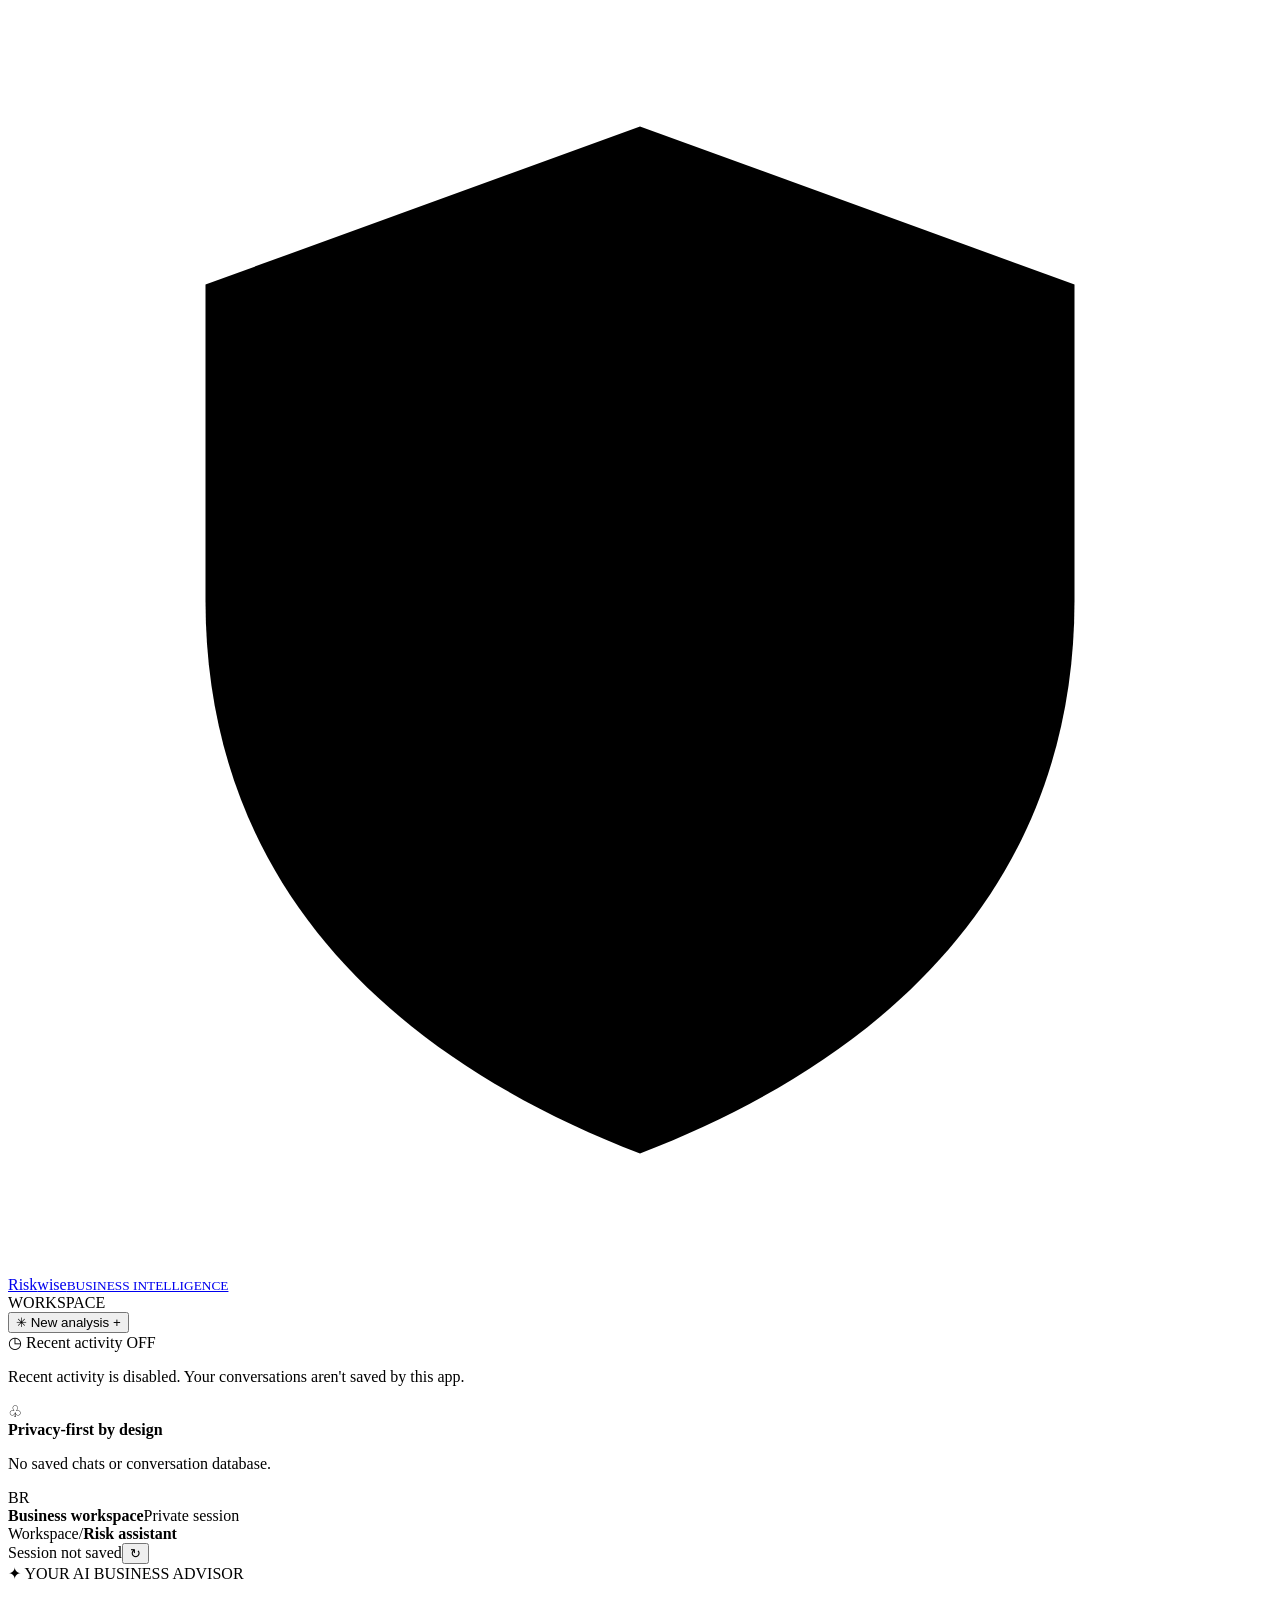
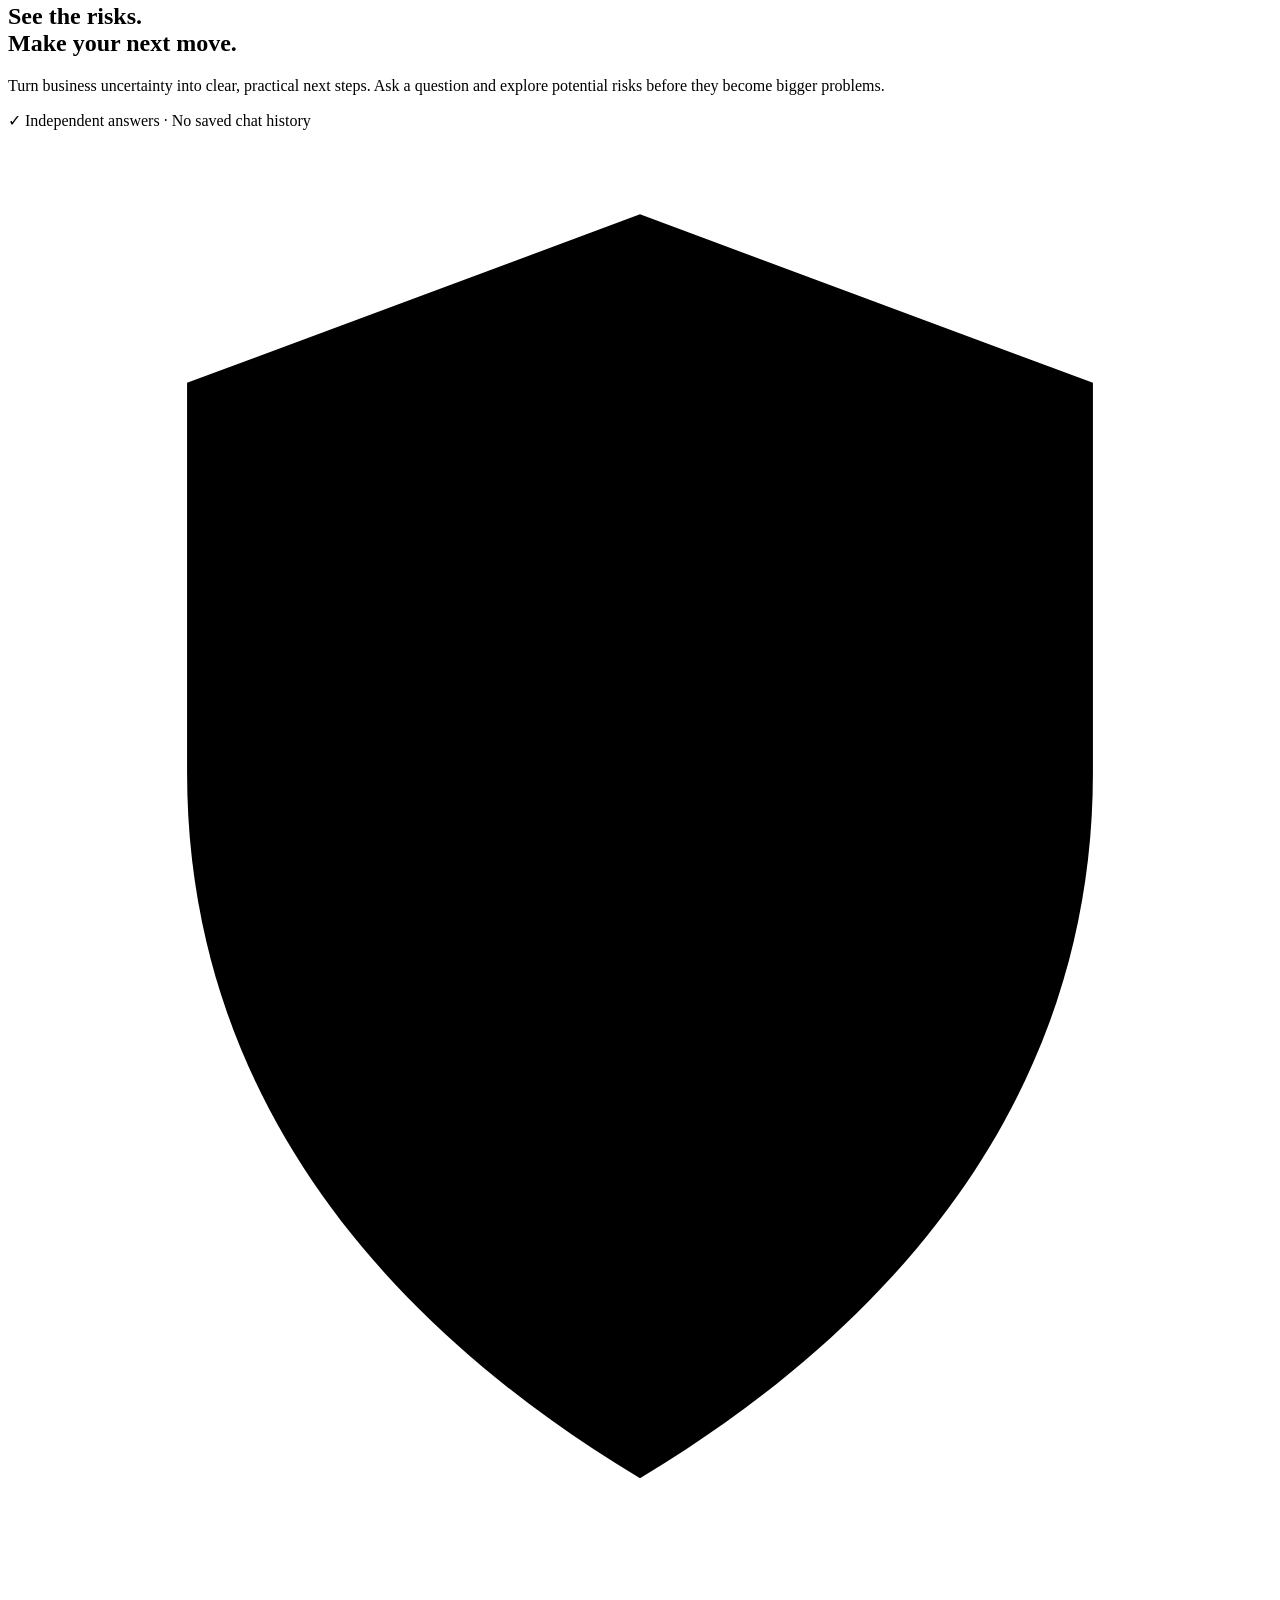
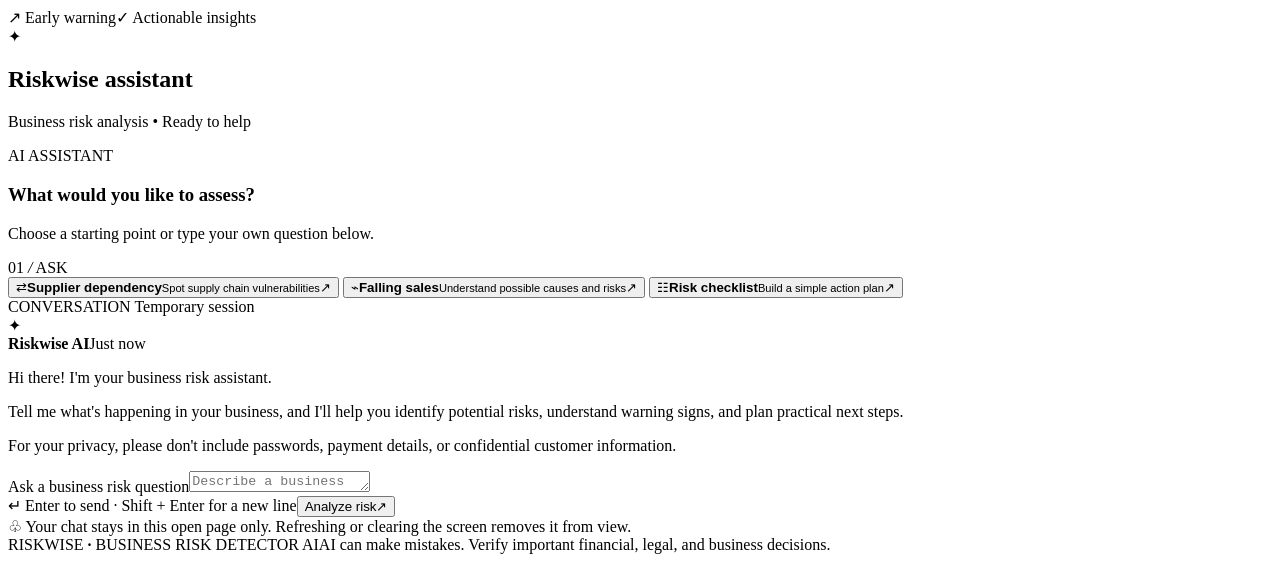
==== business-risk-detector-ai/docs/index.html @ 33572f18 "Add docs folder for GitHub Pages" ====
<!doctype html>
<html lang="en">
<head>
  <meta charset="utf-8">
  <meta name="viewport" content="width=device-width, initial-scale=1">
  <meta name="theme-color" content="#f6f8fc">
  <meta name="description" content="A privacy-conscious AI assistant to help small businesses identify and reduce potential risks.">
  <title>Business Risk Detector AI</title>
  <link rel="preconnect" href="https://fonts.googleapis.com">
  <link rel="preconnect" href="https://fonts.gstatic.com" crossorigin>
  <link href="https://fonts.googleapis.com/css2?family=DM+Sans:wght@400;500;600;700&family=Manrope:wght@400;500;600;700;800&display=swap" rel="stylesheet">
  <link rel="stylesheet" href="/static/styles.css">
</head>
<body>
  <div class="app-shell">
    <aside class="sidebar" aria-label="Main navigation">
      <a class="brand" href="/" aria-label="Business Risk Detector home">
        <span class="brand-icon" aria-hidden="true"><svg viewBox="0 0 32 32"><path d="M16 3 27 7v8c0 7-4.5 11.5-11 14C9.5 26.5 5 22 5 15V7l11-4Z"/><path d="m11 16 3.2 3.2L21.5 12"/></svg></span>
        <span class="brand-name">Risk<span>wise</span><small>BUSINESS INTELLIGENCE</small></span>
      </a>

      <div class="nav-label">WORKSPACE</div>
      <button class="nav-item active" id="newChatBtn" type="button"><span class="nav-icon">✳</span> New analysis <span class="plus">+</span></button>
      <div class="nav-item muted-nav"><span class="nav-icon">◷</span> Recent activity <span class="private-tag">OFF</span></div>
      <p class="sidebar-note">Recent activity is disabled. Your conversations aren't saved by this app.</p>

      <div class="sidebar-bottom">
        <div class="privacy-card"><div class="privacy-icon">♧</div><div><strong>Privacy-first by design</strong><p>No saved chats or conversation database.</p></div></div>
        <div class="profile"><div class="profile-avatar">BR</div><div class="profile-copy"><strong>Business workspace</strong><span>Private session</span></div><span class="online-dot" title="Ready"></span></div>
      </div>
    </aside>

    <main class="main-content">
      <header class="topbar">
        <div class="breadcrumb"><span>Workspace</span><span class="crumb-slash">/</span><strong>Risk assistant</strong></div>
        <div class="topbar-right"><span class="secure-pill"><span class="secure-dot"></span> Session not saved</span><button class="icon-button" id="clearBtn" type="button" aria-label="Clear current conversation" title="Clear screen">↻</button></div>
      </header>

      <section class="welcome-section">
        <div class="welcome-copy">
          <div class="eyebrow"><span class="sparkle">✦</span> YOUR AI BUSINESS ADVISOR</div>
          <h1>See the risks.<br><span>Make your next move.</span></h1>
          <p class="welcome-description">Turn business uncertainty into clear, practical next steps. Ask a question and explore potential risks before they become bigger problems.</p>
          <div class="trust-row"><span>✓</span> Independent answers <span class="trust-separator">·</span> No saved chat history</div>
        </div>
        <div class="hero-art" aria-hidden="true">
          <div class="orbit orbit-one"></div><div class="orbit orbit-two"></div>
          <div class="hero-shield"><svg viewBox="0 0 120 140"><path d="M60 8 103 24v37c0 30-18 52-43 67C35 113 17 91 17 61V24L60 8Z"/><path d="m39 68 14 14 29-34"/></svg></div>
          <span class="float-chip chip-top"><span>↗</span> Early warning</span><span class="float-chip chip-bottom"><span>✓</span> Actionable insights</span>
        </div>
      </section>

      <section class="chat-card" aria-label="Business risk chat">
        <div class="chat-card-header"><div class="assistant-heading"><div class="assistant-avatar"><span>✦</span><i></i></div><div><h2>Riskwise assistant</h2><p>Business risk analysis <span class="header-dot">•</span> Ready to help</p></div></div><div class="model-badge"><span></span> AI ASSISTANT</div></div>

        <div class="chat-content">
          <div class="section-title"><div><h3>What would you like to assess?</h3><p>Choose a starting point or type your own question below.</p></div><span class="step-count">01 <i>/</i> ASK</span></div>
          <div class="prompt-grid" id="suggestions">
            <button class="prompt-card" type="button" data-prompt="My small shop depends on one supplier. What risks should I check and how can I reduce them?"><span class="prompt-icon supplier-icon">⇄</span><span class="prompt-text"><strong>Supplier dependency</strong><small>Spot supply chain vulnerabilities</small></span><span class="prompt-arrow">↗</span></button>
            <button class="prompt-card" type="button" data-prompt="My business sales have fallen by 20% this month. Help me identify possible risks, warning signs, and next steps."><span class="prompt-icon sales-icon">⌁</span><span class="prompt-text"><strong>Falling sales</strong><small>Understand possible causes and risks</small></span><span class="prompt-arrow">↗</span></button>
            <button class="prompt-card" type="button" data-prompt="Create a practical risk checklist for a small online store, covering payments, customers, suppliers, cybersecurity, and operations."><span class="prompt-icon checklist-icon">☷</span><span class="prompt-text"><strong>Risk checklist</strong><small>Build a simple action plan</small></span><span class="prompt-arrow">↗</span></button>
          </div>

          <div class="conversation-label"><span>CONVERSATION</span><span class="ephemeral"><span></span> Temporary session</span></div>
          <div id="messages" class="messages" aria-live="polite" aria-relevant="additions text">
            <article class="message assistant"><div class="message-avatar">✦</div><div class="message-body"><div class="message-meta"><strong>Riskwise AI</strong><time>Just now</time></div><div class="bubble"><p>Hi there! I'm your business risk assistant.</p><p>Tell me what's happening in your business, and I'll help you identify potential risks, understand warning signs, and plan practical next steps.</p><p class="message-tip">For your privacy, please don't include passwords, payment details, or confidential customer information.</p></div></div></article>
          </div>

          <form id="chatForm" class="composer"><label class="sr-only" for="messageInput">Ask a business risk question</label><textarea id="messageInput" rows="1" maxlength="8000" placeholder="Describe a business challenge or ask a question…" required></textarea><div class="composer-footer"><span class="input-hint"><span>↵</span> Enter to send <span class="hint-divider">·</span> Shift + Enter for a new line</span><button id="sendBtn" class="send-button" type="submit"><span>Analyze risk</span><span class="send-icon">↗</span></button></div></form>
          <div class="privacy-footnote"><span>♧</span> Your chat stays in this open page only. Refreshing or clearing the screen removes it from view.</div>
        </div>
      </section>
      <footer class="page-footer"><span>RISKWISE <b>·</b> BUSINESS RISK DETECTOR AI</span><span>AI can make mistakes. Verify important financial, legal, and business decisions.</span></footer>
    </main>
  </div>
  <script src="/static/app.js"></script>
</body>
</html>
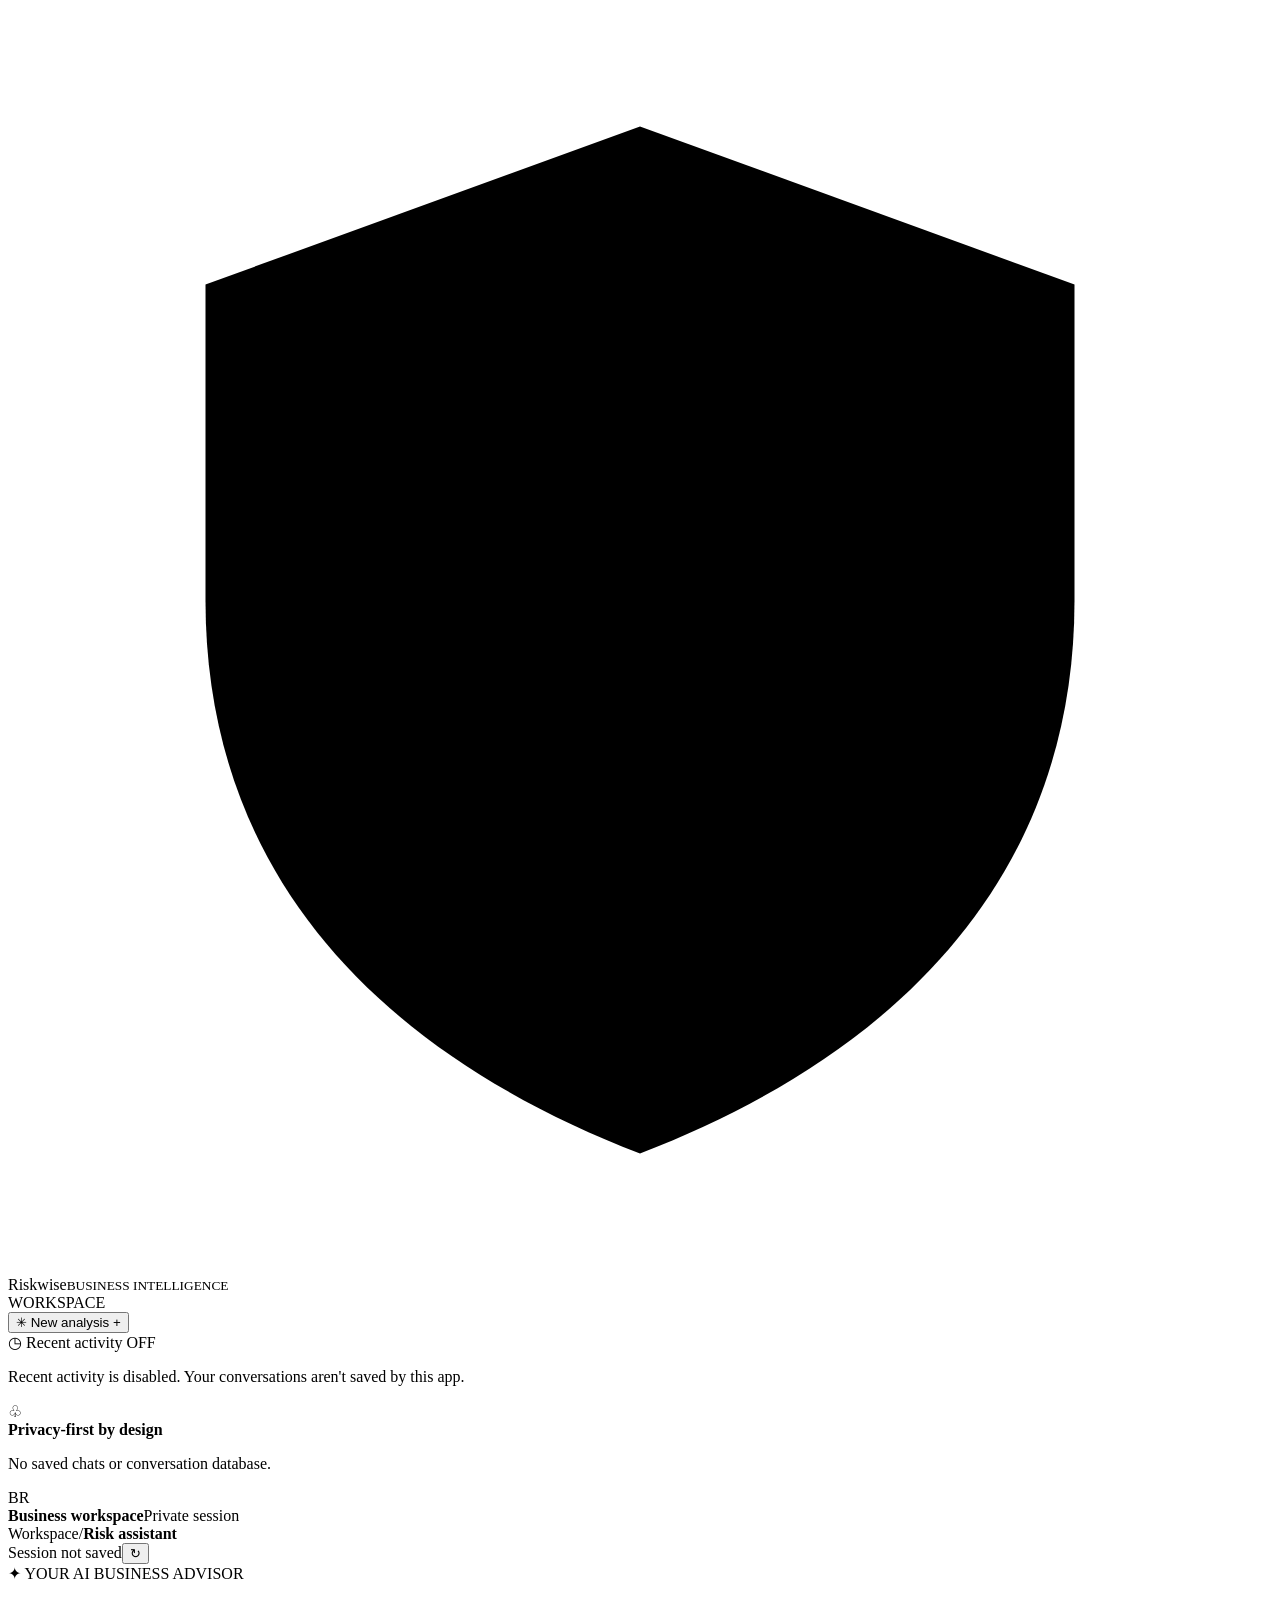
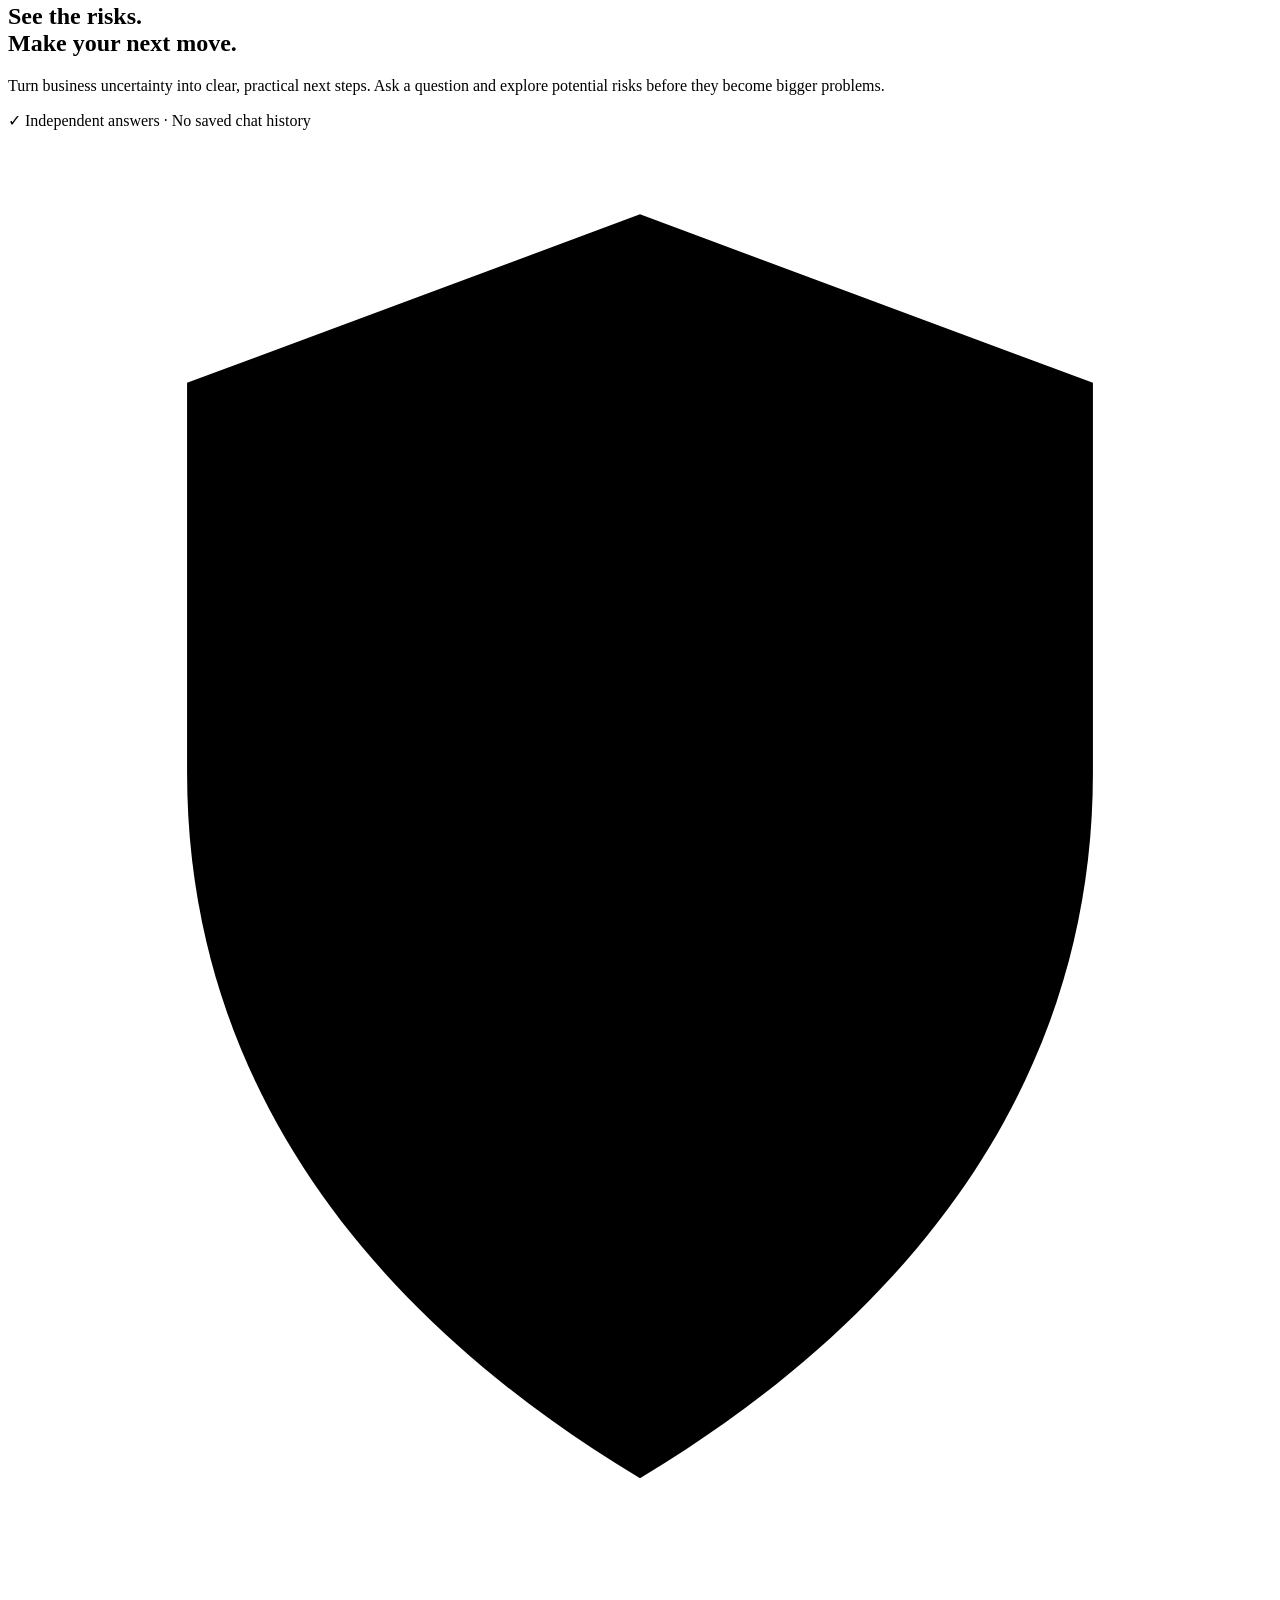
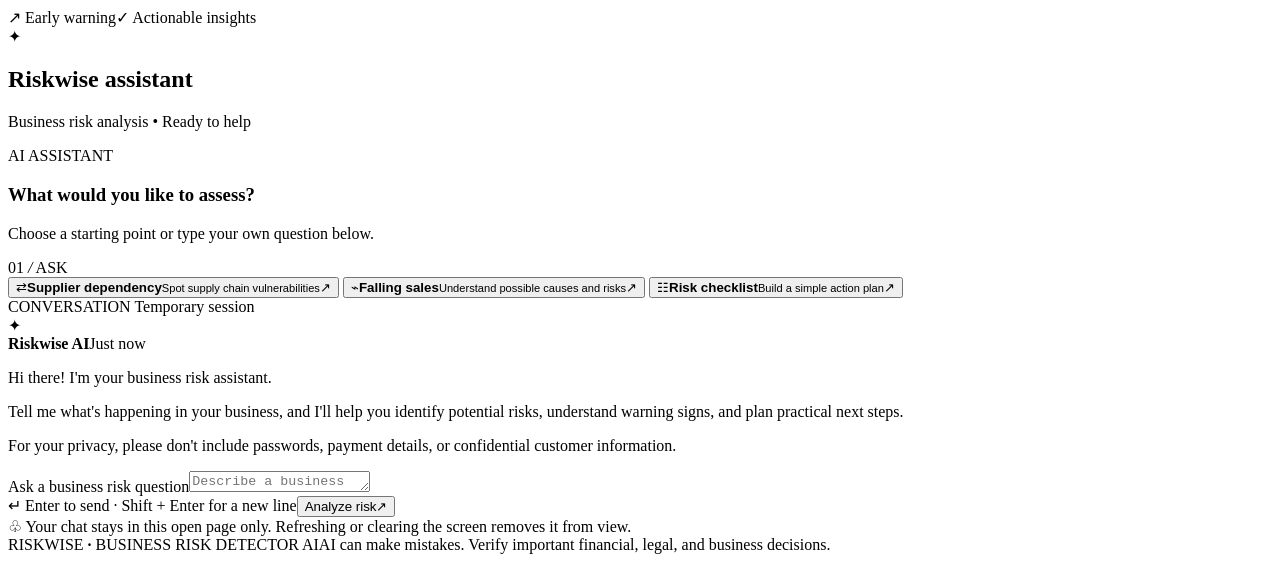
==== commit 3ef967e0: "Update index.html" ====
--- a/business-risk-detector-ai/docs/index.html
+++ b/business-risk-detector-ai/docs/index.html
@@ -9,12 +9,12 @@
   <link rel="preconnect" href="https://fonts.googleapis.com">
   <link rel="preconnect" href="https://fonts.gstatic.com" crossorigin>
   <link href="https://fonts.googleapis.com/css2?family=DM+Sans:wght@400;500;600;700&family=Manrope:wght@400;500;600;700;800&display=swap" rel="stylesheet">
-  <link rel="stylesheet" href="/static/styles.css">
+  <link rel="stylesheet" href="/sstic/styles.css">
 </head>
 <body>
   <div class="app-shell">
     <aside class="sidebar" aria-label="Main navigation">
-      <a class="brand" href="/" aria-label="Business Risk Detector home">
+      <a class="brand" hr.ef="/" aria-label="Business Risk Detector home">
         <span class="brand-icon" aria-hidden="true"><svg viewBox="0 0 32 32"><path d="M16 3 27 7v8c0 7-4.5 11.5-11 14C9.5 26.5 5 22 5 15V7l11-4Z"/><path d="m11 16 3.2 3.2L21.5 12"/></svg></span>
         <span class="brand-name">Risk<span>wise</span><small>BUSINESS INTELLIGENCE</small></span>
       </a>
@@ -73,6 +73,7 @@
       <footer class="page-footer"><span>RISKWISE <b>·</b> BUSINESS RISK DETECTOR AI</span><span>AI can make mistakes. Verify important financial, legal, and business decisions.</span></footer>
     </main>
   </div>
+  <script src="static/app.js"></script>
   <script src="/static/app.js"></script>
 </body>
 </html>
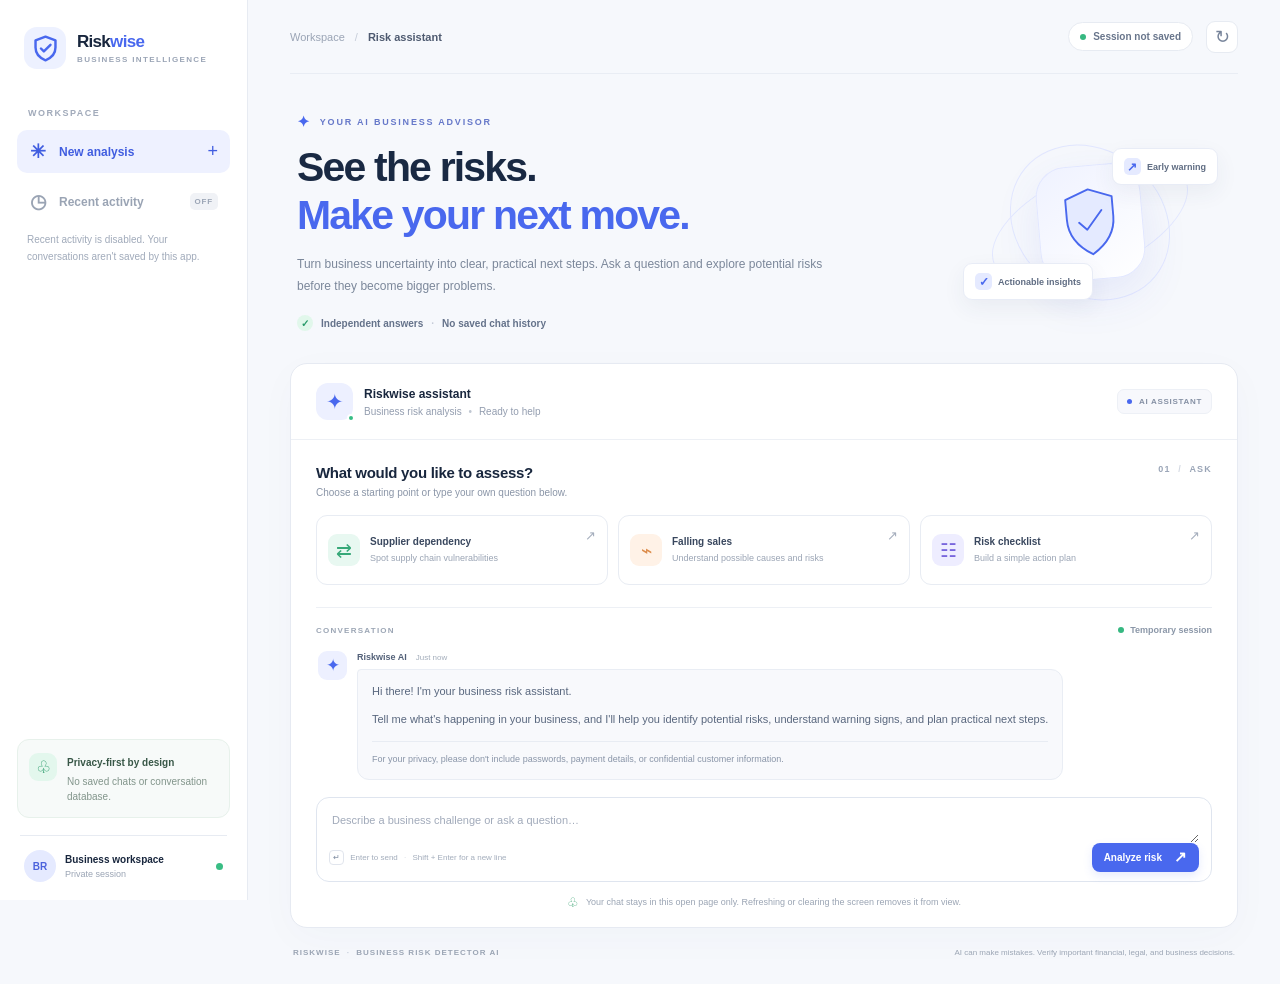
==== commit 4ebe1a7a: "Update index.html" ====
--- a/business-risk-detector-ai/docs/index.html
+++ b/business-risk-detector-ai/docs/index.html
@@ -9,7 +9,7 @@
   <link rel="preconnect" href="https://fonts.googleapis.com">
   <link rel="preconnect" href="https://fonts.gstatic.com" crossorigin>
   <link href="https://fonts.googleapis.com/css2?family=DM+Sans:wght@400;500;600;700&family=Manrope:wght@400;500;600;700;800&display=swap" rel="stylesheet">
-  <link rel="stylesheet" href="/sstic/styles.css">
+ <link rel="stylesheet" href="styles.css">
 </head>
 <body>
   <div class="app-shell">
--- a/business-risk-detector-ai/docs/styles.css
+++ b/business-risk-detector-ai/docs/styles.css
@@ -0,0 +1,6 @@
+:root{color-scheme:light;--ink:#18263d;--muted:#7d899c;--line:#e7ebf2;--paper:#fff;--bg:#f6f8fc;--blue:#4968ee;--blue-dark:#3552d7;--mint:#c8f4df;--font:'DM Sans',-apple-system,BlinkMacSystemFont,'Segoe UI',sans-serif;--display:'Manrope','DM Sans',sans-serif}
+*{box-sizing:border-box}html{min-width:320px}body{margin:0;min-height:100vh;background:var(--bg);color:var(--ink);font-family:var(--font);font-size:14px;-webkit-font-smoothing:antialiased}button,textarea{font:inherit}button{cursor:pointer}button:focus-visible,textarea:focus-visible{outline:3px solid #9baafc;outline-offset:3px}.app-shell{min-height:100vh;display:grid;grid-template-columns:248px minmax(0,1fr)}.sidebar{position:sticky;top:0;height:100vh;background:#fff;border-right:1px solid var(--line);padding:27px 17px 18px;display:flex;flex-direction:column}.brand{display:flex;align-items:center;gap:11px;padding:0 7px 39px;text-decoration:none;color:var(--ink)}.brand-icon{width:42px;height:42px;border-radius:13px;background:#edf1ff;display:grid;place-items:center}.brand-icon svg{width:29px;fill:none;stroke:var(--blue);stroke-width:2.7;stroke-linecap:round;stroke-linejoin:round}.brand-name{font:800 17px var(--display);letter-spacing:-.7px}.brand-name>span{color:var(--blue)}.brand-name small{display:block;margin-top:3px;color:#9ba5b6;font:700 8px var(--font);letter-spacing:1.35px}.nav-label{font-size:9px;font-weight:800;letter-spacing:1.5px;color:#a1aaba;padding:0 11px 12px}.nav-item{display:flex;align-items:center;gap:12px;min-height:43px;padding:0 12px;border:0;border-radius:10px;text-align:left;color:#536179;background:transparent;font-size:12px;font-weight:650}.nav-item.active{background:#eef1ff;color:#405de0}.nav-icon{font-size:19px;width:18px;text-align:center}.plus{margin-left:auto;font-size:18px;font-weight:400}.muted-nav{margin-top:7px;color:#9aa4b4;cursor:default}.private-tag{margin-left:auto;font-size:8px;font-weight:800;letter-spacing:.8px;border-radius:5px;padding:4px 5px;background:#f0f2f6;color:#9ba5b5}.sidebar-note{margin:8px 10px;color:#a0aaba;font-size:10px;line-height:1.7}.sidebar-bottom{margin-top:auto}.privacy-card{display:flex;gap:10px;padding:13px 11px;background:#f7faf9;border:1px solid #e7f1eb;border-radius:12px}.privacy-icon{display:grid;place-items:center;flex:0 0 28px;width:28px;height:28px;border-radius:9px;background:#e3f7ed;color:#279a69;font-size:17px}.privacy-card strong{font-size:10px;color:#385747}.privacy-card p{margin:5px 0 0;font-size:10px;line-height:1.5;color:#82958b}.profile{display:flex;align-items:center;gap:9px;margin:17px 3px 0;padding:14px 4px 0;border-top:1px solid var(--line)}.profile-avatar{width:32px;height:32px;border-radius:50%;background:#e5eaff;color:#4c63dc;display:grid;place-items:center;font-size:10px;font-weight:800}.profile-copy{display:flex;flex-direction:column;gap:4px;min-width:0}.profile-copy strong{font-size:10px}.profile-copy span{font-size:9px;color:#9aa4b4}.online-dot{margin-left:auto;width:7px;height:7px;background:#39bd84;border-radius:50%}.main-content{min-width:0;max-width:1600px;width:100%;margin:0 auto;padding:0 42px 24px}.topbar{height:74px;border-bottom:1px solid #e9edf4;display:flex;align-items:center;justify-content:space-between}.breadcrumb{display:flex;gap:10px;align-items:center;color:#9aa4b5;font-size:11px}.crumb-slash{color:#c5ccd8}.breadcrumb strong{font-weight:700;color:#4e5a70}.topbar-right{display:flex;align-items:center;gap:13px}.secure-pill{display:flex;align-items:center;gap:7px;background:#fff;border:1px solid #e7ebf2;border-radius:30px;padding:8px 11px;color:#68758b;font-size:10px;font-weight:600}.secure-dot,.ephemeral span{width:6px;height:6px;border-radius:50%;background:#36b881}.icon-button{width:32px;height:32px;border:1px solid var(--line);border-radius:9px;background:#fff;color:#77849a;font-size:18px}.icon-button:hover{color:var(--blue);border-color:#c7d0ff}.welcome-section{display:flex;align-items:center;justify-content:space-between;gap:25px;padding:39px 7px 32px}.welcome-copy{max-width:600px}.eyebrow{display:flex;align-items:center;gap:8px;color:#6678c9;font-size:9px;letter-spacing:1.8px;font-weight:800}.sparkle{font-size:15px;color:var(--blue)}h1{font:800 clamp(32px,3.2vw,43px)/1.17 var(--display);letter-spacing:-1.8px;margin:13px 0 13px;color:#192943}h1 span{color:var(--blue)}.welcome-description{max-width:540px;margin:0;color:#7b879a;font-size:12px;line-height:1.85}.trust-row{display:flex;align-items:center;gap:8px;margin-top:18px;font-size:10px;color:#64728a;font-weight:600}.trust-row>span:first-child{width:16px;height:16px;display:grid;place-items:center;background:#e1f7eb;border-radius:50%;color:#279968;font-size:10px}.trust-separator{color:#c5ccd8}.hero-art{position:relative;flex:0 0 230px;height:170px;display:grid;place-items:center;margin-right:26px}.orbit{position:absolute;border:1px solid #e2e7ff;border-radius:50%;transform:rotate(-24deg)}.orbit-one{width:210px;height:100px}.orbit-two{width:170px;height:145px;transform:rotate(40deg)}.hero-shield{width:105px;height:115px;display:grid;place-items:center;background:linear-gradient(145deg,#eff2ff,#fff);border:1px solid #e2e7ff;border-radius:30px;box-shadow:0 16px 45px #455ce51a;transform:rotate(-5deg);z-index:1}.hero-shield svg{width:65px;fill:#e4eaff;stroke:var(--blue);stroke-width:3.5;stroke-linecap:round;stroke-linejoin:round}.hero-shield svg path:last-child{fill:none}.float-chip{position:absolute;z-index:2;display:flex;align-items:center;gap:6px;padding:9px 11px;background:#fff;border:1px solid #e8ecf6;border-radius:9px;box-shadow:0 8px 22px #2c3c6710;font-size:9px;color:#5f6c82;font-weight:700;white-space:nowrap}.float-chip span{display:grid;place-items:center;width:17px;height:17px;border-radius:5px;background:#e5eaff;color:var(--blue);font-size:12px}.chip-top{top:11px;right:-13px}.chip-bottom{bottom:7px;left:-12px}.chat-card{background:#fff;border:1px solid #e6eaf2;border-radius:17px;box-shadow:0 10px 40px #253b6607;overflow:hidden}.chat-card-header{display:flex;align-items:center;justify-content:space-between;padding:19px 25px;border-bottom:1px solid #edf0f5}.assistant-heading{display:flex;align-items:center;gap:11px}.assistant-avatar{position:relative;display:grid;place-items:center;width:37px;height:37px;border-radius:12px;background:#edf0ff;color:var(--blue);font-size:21px}.assistant-avatar i{position:absolute;width:8px;height:8px;right:-2px;bottom:-2px;border:2px solid #fff;border-radius:50%;background:#36bd84}.assistant-heading h2{font-size:12px;margin:0 0 5px;font-weight:800}.assistant-heading p{margin:0;color:#939daf;font-size:10px}.header-dot{padding:0 4px;color:#c0c7d2}.model-badge{display:flex;align-items:center;gap:7px;padding:7px 9px;background:#f7f8fc;border:1px solid #edf0f6;border-radius:7px;color:#8590a4;font-size:8px;font-weight:800;letter-spacing:.7px}.model-badge span{width:5px;height:5px;border-radius:50%;background:var(--blue)}.chat-content{padding:24px 25px 17px}.section-title{display:flex;align-items:flex-start;justify-content:space-between;gap:10px}.section-title h3{margin:0 0 6px;font:750 15px var(--display);letter-spacing:-.3px}.section-title p{margin:0;color:#8a95a7;font-size:10px}.step-count{color:#9aa5b7;font-size:9px;letter-spacing:1.2px;font-weight:800;white-space:nowrap}.step-count i{font-style:normal;color:#d3d8e2;margin:0 4px}.prompt-grid{display:grid;grid-template-columns:repeat(3,minmax(0,1fr));gap:10px;margin:17px 0 22px}.prompt-card{display:flex;align-items:center;gap:10px;min-width:0;min-height:70px;padding:12px 11px;background:#fff;border:1px solid #e8ecf3;border-radius:11px;text-align:left;transition:border-color .18s,transform .18s,box-shadow .18s}.prompt-card:hover{border-color:#bfcaff;box-shadow:0 7px 18px #435ee90c;transform:translateY(-1px)}.prompt-icon{flex:0 0 32px;width:32px;height:32px;display:grid;place-items:center;border-radius:9px;font-size:19px}.supplier-icon{background:#e8f8f1;color:#36a878}.sales-icon{background:#fff2e7;color:#dc8b49}.checklist-icon{background:#eeedff;color:#7966dd}.prompt-text{display:flex;flex-direction:column;gap:5px;min-width:0}.prompt-text strong{font-size:10px;color:#39475e;white-space:nowrap}.prompt-text small{font-size:9px;line-height:1.4;color:#9aa4b4}.prompt-arrow{margin-left:auto;align-self:flex-start;color:#a4adbc;font-size:13px}.conversation-label{display:flex;align-items:center;justify-content:space-between;border-top:1px solid #edf0f5;padding-top:17px;margin-bottom:15px;color:#9ca6b5;font-size:8px;font-weight:800;letter-spacing:1.25px}.ephemeral{display:flex;align-items:center;gap:6px;font-size:9px;font-weight:600;letter-spacing:0;color:#8b97a8}.messages{display:flex;flex-direction:column;gap:16px;min-height:105px;max-height:350px;overflow-y:auto;padding:1px 2px 17px;scrollbar-color:#d9dfeb transparent;scrollbar-width:thin}.message{display:flex;align-items:flex-start;gap:10px;max-width:94%}.message.user{align-self:flex-end;flex-direction:row-reverse}.message-avatar{flex:0 0 29px;width:29px;height:29px;display:grid;place-items:center;border-radius:9px;background:#edf0ff;color:var(--blue);font-size:17px}.message.user .message-avatar{background:#e5f4ec;color:#25865e;font-size:9px;font-weight:800}.message-body{min-width:0;max-width:100%}.message-meta{display:flex;align-items:center;gap:9px;margin:1px 0 7px;font-size:9px}.message-meta strong{color:#526078}.message-meta time{color:#a3adbb;font-size:8px}.message.user .message-meta{justify-content:flex-end}.bubble{padding:12px 14px;border:1px solid #e9edf4;border-radius:4px 12px 12px 12px;background:#f8f9fc;color:#59677e;font-size:11px;line-height:1.8;overflow-wrap:anywhere}.message.user .bubble{border-radius:12px 4px 12px 12px;background:#eef1ff;border-color:#e1e6ff;color:#344b9f}.bubble p{margin:0 0 8px;white-space:pre-wrap}.bubble p:last-child{margin-bottom:0}.message-tip{margin-top:11px!important;padding-top:9px;border-top:1px solid #e8ecf3;color:#8995a8;font-size:9px}.composer{border:1px solid #dfe5ef;border-radius:13px;padding:11px 12px 9px;background:#fff;transition:border-color .2s,box-shadow .2s}.composer:focus-within{border-color:#aebcff;box-shadow:0 0 0 3px #526af00b}textarea{display:block;width:100%;min-height:34px;max-height:130px;resize:vertical;border:0;outline:0!important;background:transparent;color:#33425a;padding:3px 3px 8px;font-size:11px;line-height:1.6}textarea::placeholder{color:#a1aaba}.composer-footer{display:flex;align-items:center;justify-content:space-between;gap:10px}.input-hint{color:#a2acbb;font-size:8px}.input-hint>span:first-child{display:inline-grid;place-items:center;width:15px;height:15px;border:1px solid #e1e5ed;border-radius:4px;color:#7c899e;margin-right:4px}.hint-divider{padding:0 4px;color:#d0d5df}.send-button{display:flex;align-items:center;gap:12px;padding:9px 12px;border:0;border-radius:8px;background:var(--blue);color:white;font-size:10px;font-weight:750;box-shadow:0 4px 10px #4968ee22;transition:background .15s}.send-button:hover{background:var(--blue-dark)}.send-button:disabled{opacity:.6;cursor:wait}.send-icon{font-size:15px;line-height:10px}.privacy-footnote{display:flex;align-items:center;justify-content:center;gap:7px;margin-top:13px;color:#9ba5b4;font-size:9px}.privacy-footnote span{font-size:13px;color:#46a87b}.page-footer{display:flex;justify-content:space-between;gap:15px;padding:19px 3px 0;color:#9ba5b4;font-size:8px;line-height:1.6}.page-footer span:first-child{font-weight:800;letter-spacing:1px;white-space:nowrap}.page-footer b{color:#c3cbd8;margin:0 3px}.sr-only{position:absolute;width:1px;height:1px;padding:0;margin:-1px;overflow:hidden;clip:rect(0,0,0,0);white-space:nowrap;border:0}[hidden]{display:none!important}
+@media(min-width:1500px){.main-content{padding-left:58px;padding-right:58px}.welcome-section{padding-top:48px;padding-bottom:40px}.chat-content{padding:28px 30px 20px}.prompt-card{min-height:78px}.prompt-text strong{font-size:11px}.prompt-text small{font-size:10px}}
+@media(max-width:1100px){.app-shell{grid-template-columns:215px minmax(0,1fr)}.main-content{padding-left:25px;padding-right:25px}.hero-art{flex-basis:185px;margin-right:8px}.chip-top{right:-6px}.prompt-card{gap:7px;padding:10px 8px}.prompt-icon{flex-basis:28px;width:28px;height:28px}.prompt-text strong{white-space:normal}}
+@media(max-width:780px){.app-shell{grid-template-columns:1fr}.sidebar{position:static;height:auto;padding:13px 18px;border-right:0;border-bottom:1px solid var(--line);flex-direction:row;align-items:center;gap:16px}.brand{padding:0}.brand-icon{width:36px;height:36px}.brand-name{font-size:15px}.brand-name small{font-size:7px}.nav-label,.nav-item,.sidebar-note,.sidebar-bottom{display:none}.main-content{padding:0 20px 22px}.topbar{height:58px}.welcome-section{padding:30px 3px 24px}.hero-art{flex-basis:145px;transform:scale(.85);transform-origin:center right;margin-left:-10px;margin-right:-5px}.welcome-description{font-size:11px}.chat-content{padding:20px 17px 15px}.chat-card-header{padding:16px 17px}}
+@media(max-width:570px){.main-content{padding-left:12px;padding-right:12px}.breadcrumb{font-size:10px}.secure-pill{font-size:9px;padding:7px 8px}.welcome-section{padding-top:27px}.hero-art{display:none}h1{font-size:34px;letter-spacing:-1.4px}.welcome-description{max-width:100%}.trust-row{font-size:9px}.prompt-grid{grid-template-columns:1fr;gap:7px;margin:15px 0 19px}.prompt-card{min-height:57px;padding:9px 10px}.prompt-text strong{font-size:10px}.prompt-text small{font-size:9px}.prompt-arrow{align-self:center}.section-title h3{font-size:14px}.section-title p{font-size:9px}.model-badge{font-size:7px;padding:6px}.assistant-heading h2{font-size:11px}.chat-card-header{padding:14px}.chat-content{padding:17px 12px 13px}.input-hint{font-size:0}.input-hint>span:first-child{font-size:9px}.composer{padding:9px}.send-button{gap:7px;padding:9px}.message{max-width:100%}.bubble{font-size:10px}.page-footer{flex-direction:column;gap:5px}.privacy-footnote{text-align:center;line-height:1.6;font-size:8px}.step-count{font-size:8px}}
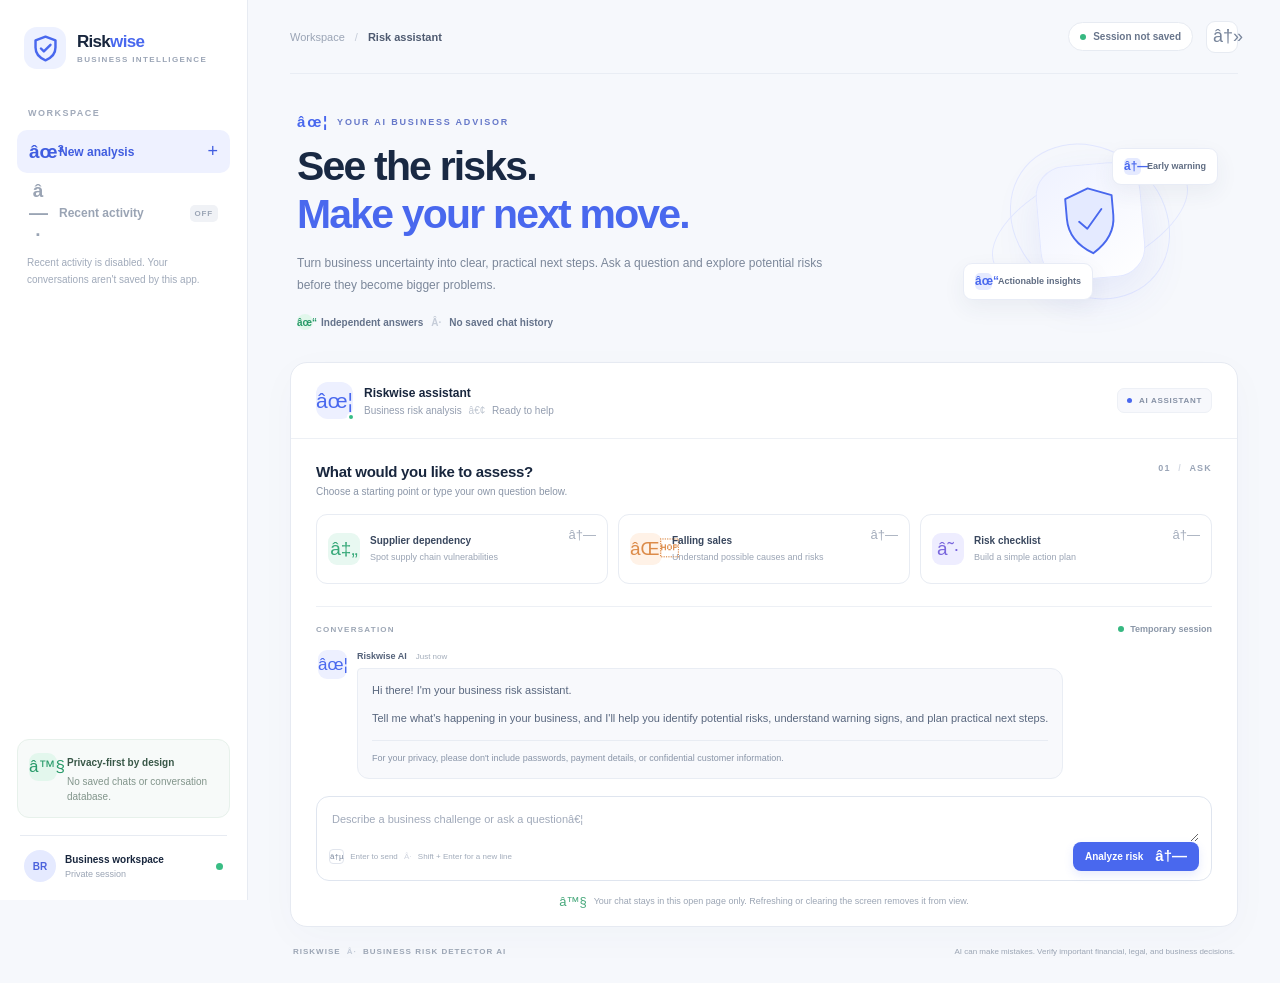
==== commit 9d9c426b: "Update index.html" ====
--- a/business-risk-detector-ai/docs/index.html
+++ b/business-risk-detector-ai/docs/index.html
@@ -9,23 +9,23 @@
   <link rel="preconnect" href="https://fonts.googleapis.com">
   <link rel="preconnect" href="https://fonts.gstatic.com" crossorigin>
   <link href="https://fonts.googleapis.com/css2?family=DM+Sans:wght@400;500;600;700&family=Manrope:wght@400;500;600;700;800&display=swap" rel="stylesheet">
- <link rel="stylesheet" href="styles.css">
+  <link rel="stylesheet" href="styles.css">
 </head>
 <body>
   <div class="app-shell">
     <aside class="sidebar" aria-label="Main navigation">
-      <a class="brand" hr.ef="/" aria-label="Business Risk Detector home">
+      <a class="brand" href="./" aria-label="Business Risk Detector home">
         <span class="brand-icon" aria-hidden="true"><svg viewBox="0 0 32 32"><path d="M16 3 27 7v8c0 7-4.5 11.5-11 14C9.5 26.5 5 22 5 15V7l11-4Z"/><path d="m11 16 3.2 3.2L21.5 12"/></svg></span>
         <span class="brand-name">Risk<span>wise</span><small>BUSINESS INTELLIGENCE</small></span>
       </a>
 
       <div class="nav-label">WORKSPACE</div>
-      <button class="nav-item active" id="newChatBtn" type="button"><span class="nav-icon">✳</span> New analysis <span class="plus">+</span></button>
-      <div class="nav-item muted-nav"><span class="nav-icon">◷</span> Recent activity <span class="private-tag">OFF</span></div>
+      <button class="nav-item active" id="newChatBtn" type="button"><span class="nav-icon">âœ³</span> New analysis <span class="plus">+</span></button>
+      <div class="nav-item muted-nav"><span class="nav-icon">â—·</span> Recent activity <span class="private-tag">OFF</span></div>
       <p class="sidebar-note">Recent activity is disabled. Your conversations aren't saved by this app.</p>
 
       <div class="sidebar-bottom">
-        <div class="privacy-card"><div class="privacy-icon">♧</div><div><strong>Privacy-first by design</strong><p>No saved chats or conversation database.</p></div></div>
+        <div class="privacy-card"><div class="privacy-icon">â™§</div><div><strong>Privacy-first by design</strong><p>No saved chats or conversation database.</p></div></div>
         <div class="profile"><div class="profile-avatar">BR</div><div class="profile-copy"><strong>Business workspace</strong><span>Private session</span></div><span class="online-dot" title="Ready"></span></div>
       </div>
     </aside>
@@ -33,47 +33,46 @@
     <main class="main-content">
       <header class="topbar">
         <div class="breadcrumb"><span>Workspace</span><span class="crumb-slash">/</span><strong>Risk assistant</strong></div>
-        <div class="topbar-right"><span class="secure-pill"><span class="secure-dot"></span> Session not saved</span><button class="icon-button" id="clearBtn" type="button" aria-label="Clear current conversation" title="Clear screen">↻</button></div>
+        <div class="topbar-right"><span class="secure-pill"><span class="secure-dot"></span> Session not saved</span><button class="icon-button" id="clearBtn" type="button" aria-label="Clear current conversation" title="Clear screen">â†»</button></div>
       </header>
 
       <section class="welcome-section">
         <div class="welcome-copy">
-          <div class="eyebrow"><span class="sparkle">✦</span> YOUR AI BUSINESS ADVISOR</div>
+          <div class="eyebrow"><span class="sparkle">âœ¦</span> YOUR AI BUSINESS ADVISOR</div>
           <h1>See the risks.<br><span>Make your next move.</span></h1>
           <p class="welcome-description">Turn business uncertainty into clear, practical next steps. Ask a question and explore potential risks before they become bigger problems.</p>
-          <div class="trust-row"><span>✓</span> Independent answers <span class="trust-separator">·</span> No saved chat history</div>
+          <div class="trust-row"><span>âœ“</span> Independent answers <span class="trust-separator">Â·</span> No saved chat history</div>
         </div>
         <div class="hero-art" aria-hidden="true">
           <div class="orbit orbit-one"></div><div class="orbit orbit-two"></div>
           <div class="hero-shield"><svg viewBox="0 0 120 140"><path d="M60 8 103 24v37c0 30-18 52-43 67C35 113 17 91 17 61V24L60 8Z"/><path d="m39 68 14 14 29-34"/></svg></div>
-          <span class="float-chip chip-top"><span>↗</span> Early warning</span><span class="float-chip chip-bottom"><span>✓</span> Actionable insights</span>
+          <span class="float-chip chip-top"><span>â†—</span> Early warning</span><span class="float-chip chip-bottom"><span>âœ“</span> Actionable insights</span>
         </div>
       </section>
 
       <section class="chat-card" aria-label="Business risk chat">
-        <div class="chat-card-header"><div class="assistant-heading"><div class="assistant-avatar"><span>✦</span><i></i></div><div><h2>Riskwise assistant</h2><p>Business risk analysis <span class="header-dot">•</span> Ready to help</p></div></div><div class="model-badge"><span></span> AI ASSISTANT</div></div>
+        <div class="chat-card-header"><div class="assistant-heading"><div class="assistant-avatar"><span>âœ¦</span><i></i></div><div><h2>Riskwise assistant</h2><p>Business risk analysis <span class="header-dot">â€¢</span> Ready to help</p></div></div><div class="model-badge"><span></span> AI ASSISTANT</div></div>
 
         <div class="chat-content">
           <div class="section-title"><div><h3>What would you like to assess?</h3><p>Choose a starting point or type your own question below.</p></div><span class="step-count">01 <i>/</i> ASK</span></div>
           <div class="prompt-grid" id="suggestions">
-            <button class="prompt-card" type="button" data-prompt="My small shop depends on one supplier. What risks should I check and how can I reduce them?"><span class="prompt-icon supplier-icon">⇄</span><span class="prompt-text"><strong>Supplier dependency</strong><small>Spot supply chain vulnerabilities</small></span><span class="prompt-arrow">↗</span></button>
-            <button class="prompt-card" type="button" data-prompt="My business sales have fallen by 20% this month. Help me identify possible risks, warning signs, and next steps."><span class="prompt-icon sales-icon">⌁</span><span class="prompt-text"><strong>Falling sales</strong><small>Understand possible causes and risks</small></span><span class="prompt-arrow">↗</span></button>
-            <button class="prompt-card" type="button" data-prompt="Create a practical risk checklist for a small online store, covering payments, customers, suppliers, cybersecurity, and operations."><span class="prompt-icon checklist-icon">☷</span><span class="prompt-text"><strong>Risk checklist</strong><small>Build a simple action plan</small></span><span class="prompt-arrow">↗</span></button>
+            <button class="prompt-card" type="button" data-prompt="My small shop depends on one supplier. What risks should I check and how can I reduce them?"><span class="prompt-icon supplier-icon">â‡„</span><span class="prompt-text"><strong>Supplier dependency</strong><small>Spot supply chain vulnerabilities</small></span><span class="prompt-arrow">â†—</span></button>
+            <button class="prompt-card" type="button" data-prompt="My business sales have fallen by 20% this month. Help me identify possible risks, warning signs, and next steps."><span class="prompt-icon sales-icon">âŒ</span><span class="prompt-text"><strong>Falling sales</strong><small>Understand possible causes and risks</small></span><span class="prompt-arrow">â†—</span></button>
+            <button class="prompt-card" type="button" data-prompt="Create a practical risk checklist for a small online store, covering payments, customers, suppliers, cybersecurity, and operations."><span class="prompt-icon checklist-icon">â˜·</span><span class="prompt-text"><strong>Risk checklist</strong><small>Build a simple action plan</small></span><span class="prompt-arrow">â†—</span></button>
           </div>
 
           <div class="conversation-label"><span>CONVERSATION</span><span class="ephemeral"><span></span> Temporary session</span></div>
           <div id="messages" class="messages" aria-live="polite" aria-relevant="additions text">
-            <article class="message assistant"><div class="message-avatar">✦</div><div class="message-body"><div class="message-meta"><strong>Riskwise AI</strong><time>Just now</time></div><div class="bubble"><p>Hi there! I'm your business risk assistant.</p><p>Tell me what's happening in your business, and I'll help you identify potential risks, understand warning signs, and plan practical next steps.</p><p class="message-tip">For your privacy, please don't include passwords, payment details, or confidential customer information.</p></div></div></article>
+            <article class="message assistant"><div class="message-avatar">âœ¦</div><div class="message-body"><div class="message-meta"><strong>Riskwise AI</strong><time>Just now</time></div><div class="bubble"><p>Hi there! I'm your business risk assistant.</p><p>Tell me what's happening in your business, and I'll help you identify potential risks, understand warning signs, and plan practical next steps.</p><p class="message-tip">For your privacy, please don't include passwords, payment details, or confidential customer information.</p></div></div></article>
           </div>
 
-          <form id="chatForm" class="composer"><label class="sr-only" for="messageInput">Ask a business risk question</label><textarea id="messageInput" rows="1" maxlength="8000" placeholder="Describe a business challenge or ask a question…" required></textarea><div class="composer-footer"><span class="input-hint"><span>↵</span> Enter to send <span class="hint-divider">·</span> Shift + Enter for a new line</span><button id="sendBtn" class="send-button" type="submit"><span>Analyze risk</span><span class="send-icon">↗</span></button></div></form>
-          <div class="privacy-footnote"><span>♧</span> Your chat stays in this open page only. Refreshing or clearing the screen removes it from view.</div>
+          <form id="chatForm" class="composer"><label class="sr-only" for="messageInput">Ask a business risk question</label><textarea id="messageInput" rows="1" maxlength="8000" placeholder="Describe a business challenge or ask a questionâ€¦" required></textarea><div class="composer-footer"><span class="input-hint"><span>â†µ</span> Enter to send <span class="hint-divider">Â·</span> Shift + Enter for a new line</span><button id="sendBtn" class="send-button" type="submit"><span>Analyze risk</span><span class="send-icon">â†—</span></button></div></form>
+          <div class="privacy-footnote"><span>â™§</span> Your chat stays in this open page only. Refreshing or clearing the screen removes it from view.</div>
         </div>
       </section>
-      <footer class="page-footer"><span>RISKWISE <b>·</b> BUSINESS RISK DETECTOR AI</span><span>AI can make mistakes. Verify important financial, legal, and business decisions.</span></footer>
+      <footer class="page-footer"><span>RISKWISE <b>Â·</b> BUSINESS RISK DETECTOR AI</span><span>AI can make mistakes. Verify important financial, legal, and business decisions.</span></footer>
     </main>
   </div>
-  <script src="static/app.js"></script>
-  <script src="/static/app.js"></script>
+  <script src="app.js"></script>
 </body>
 </html>
